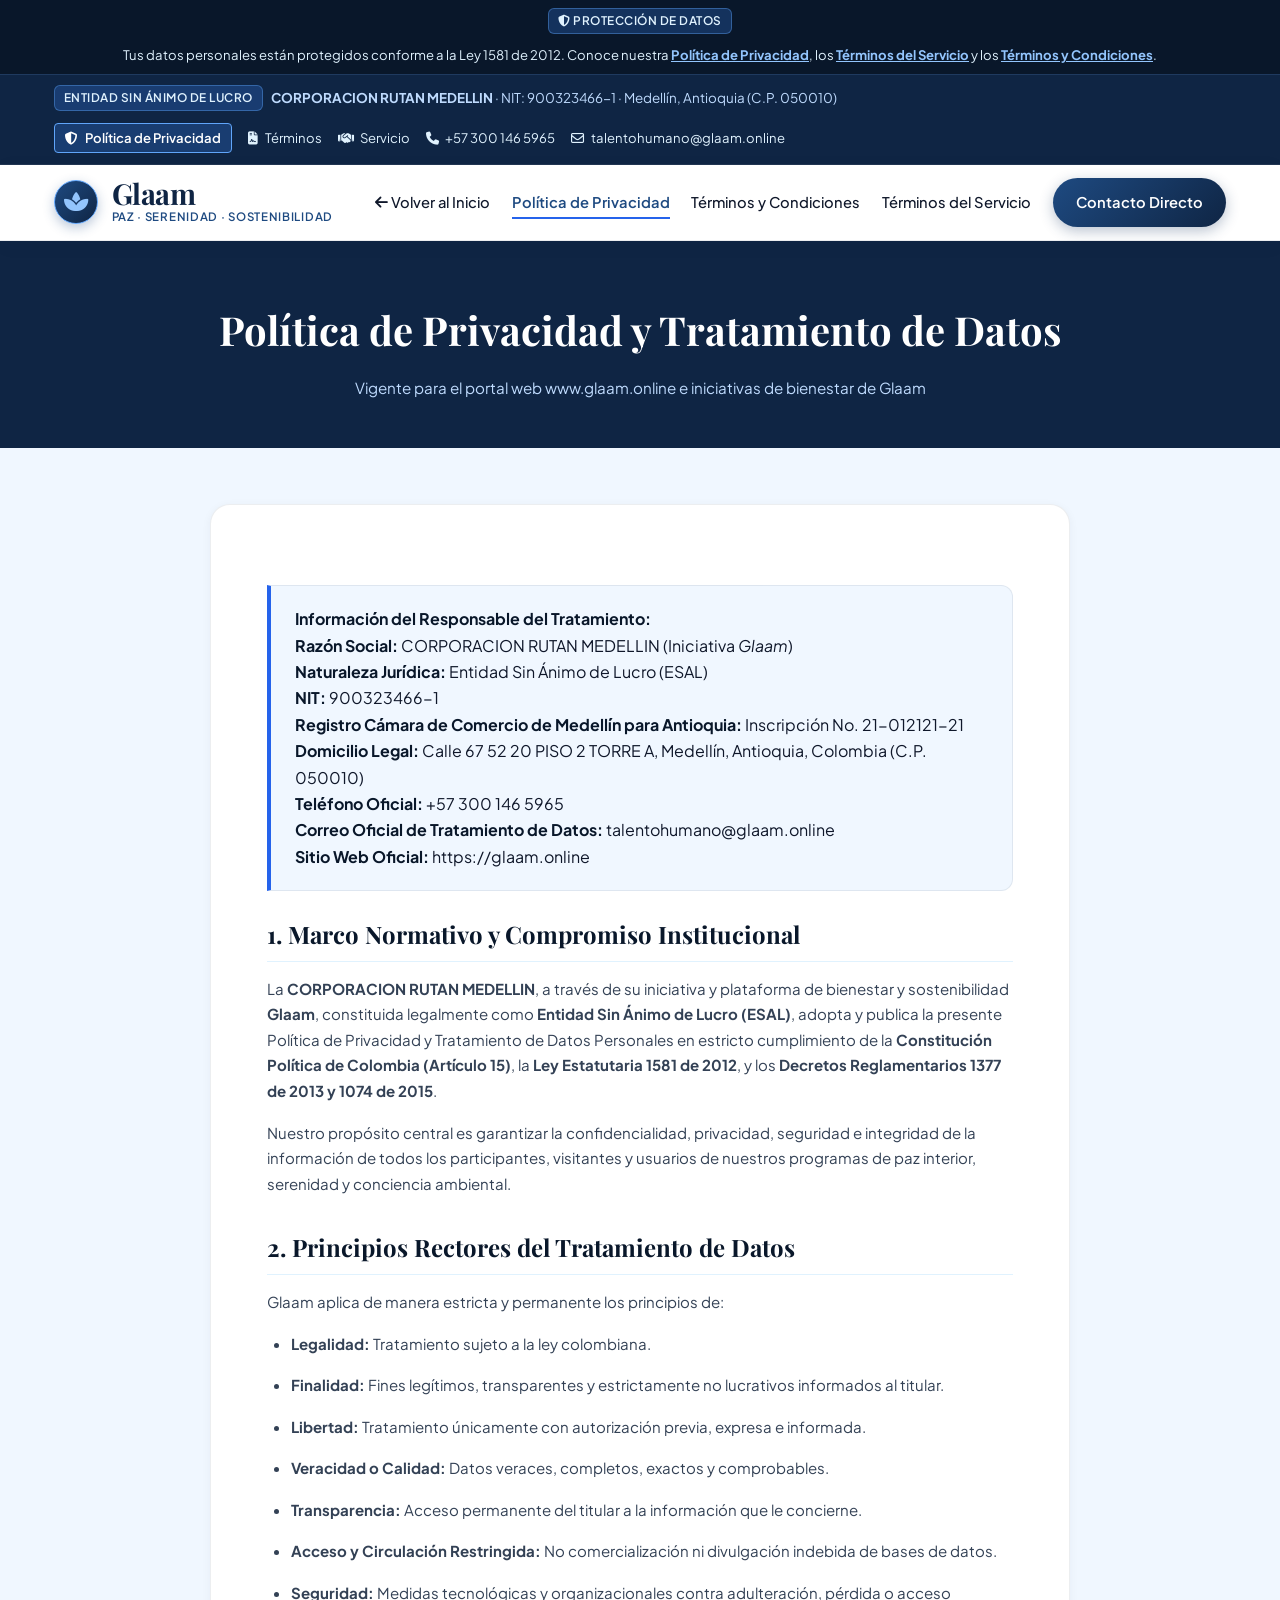
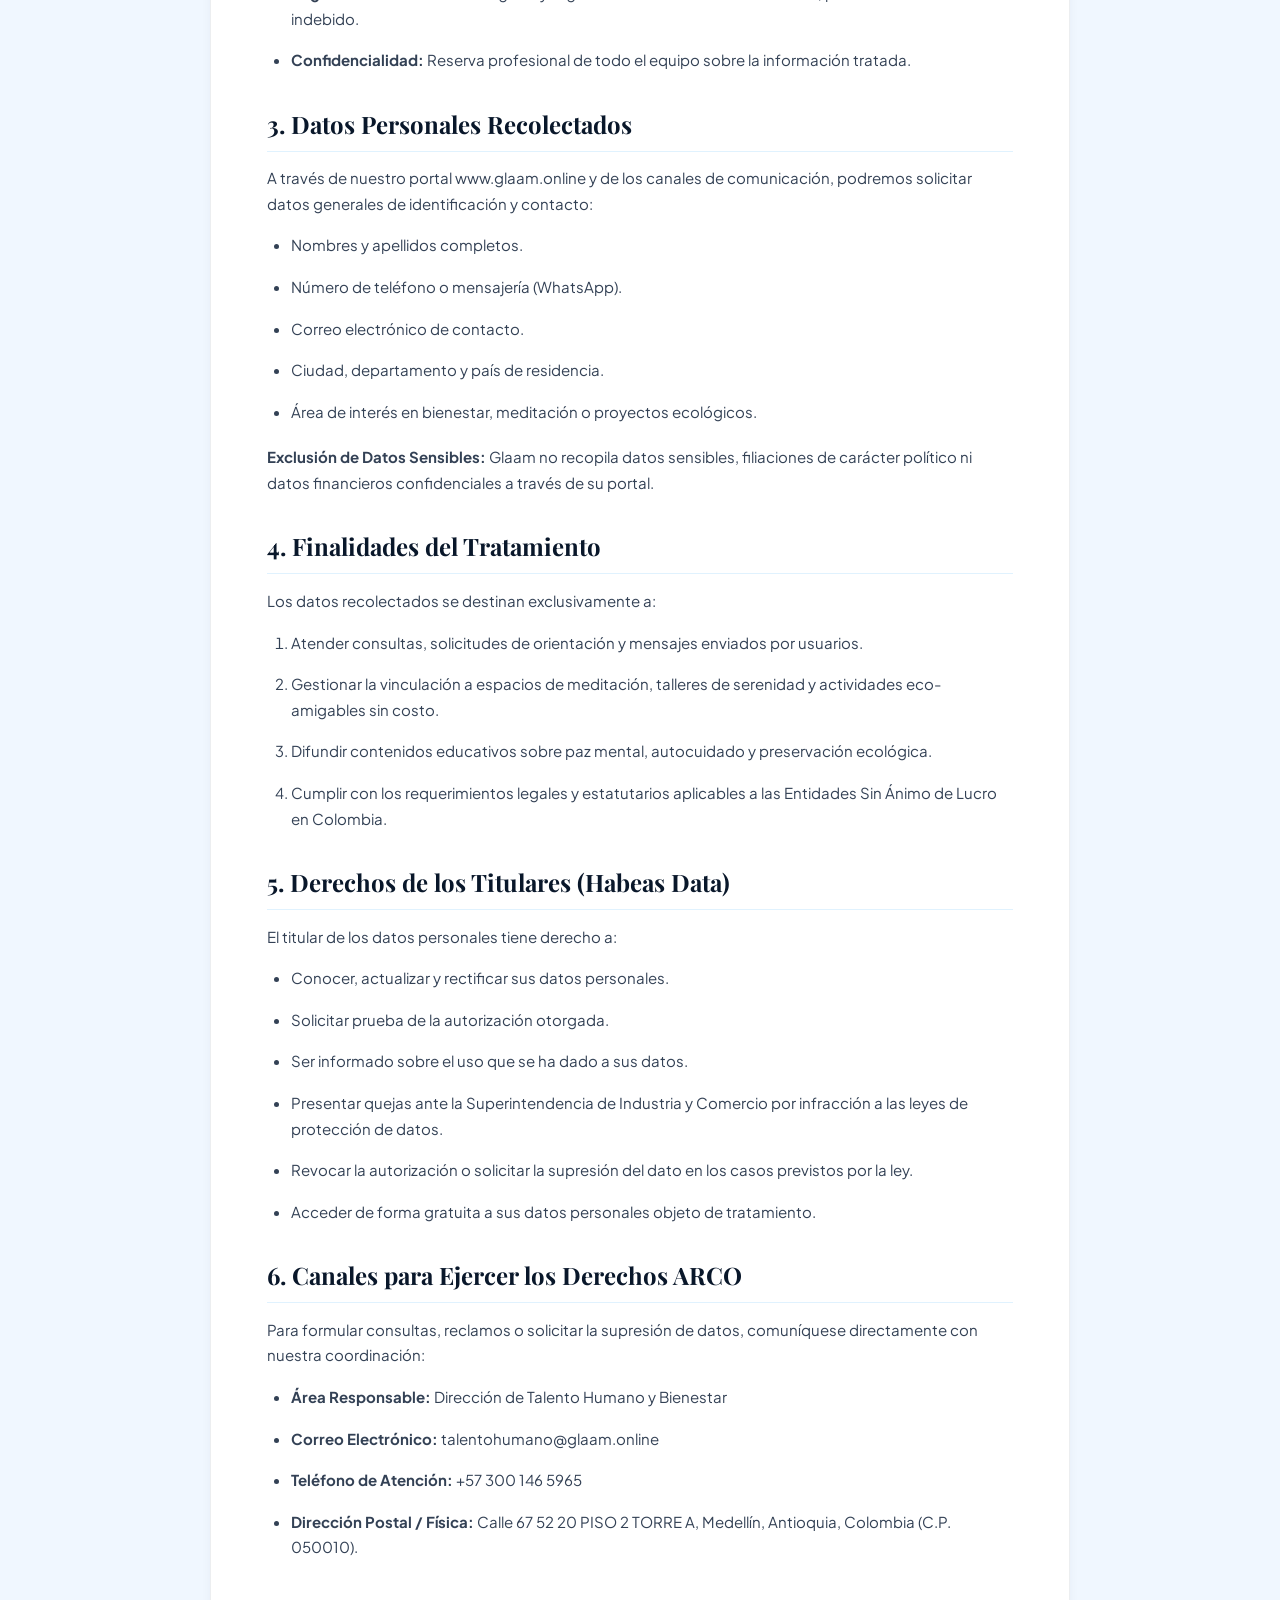
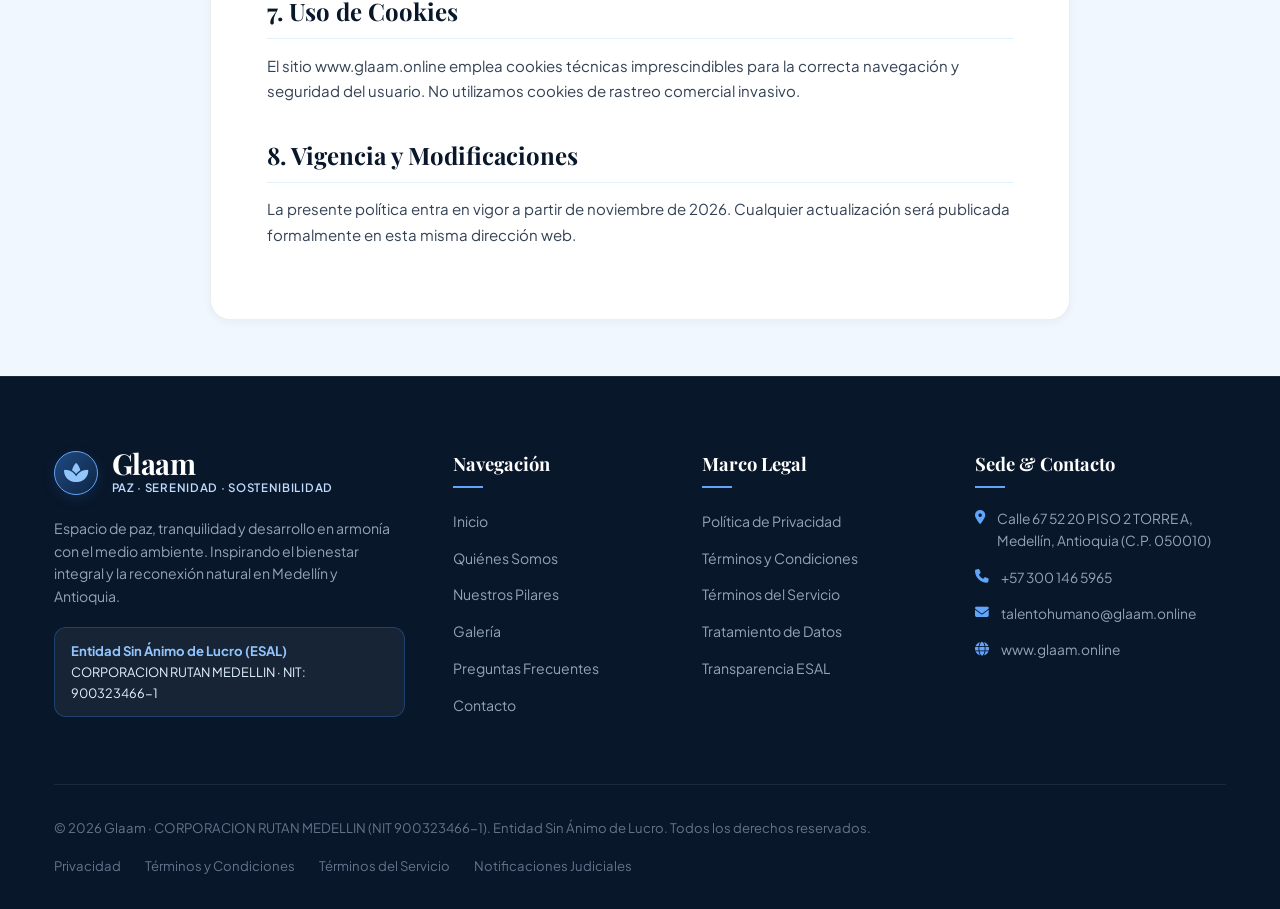
==== politica-de-privacidad.html @ e5fedb7f "Sitio web oficial de Glaam - CORPORACION RUTAN MEDELLIN - Entidad Sin Animo de Lucro" ====
<!DOCTYPE html>
<html lang="es">
<head>
    <meta charset="UTF-8">
    <meta name="viewport" content="width=device-width, initial-scale=1.0">
    <title>Política de Privacidad y Tratamiento de Datos Personales | Glaam</title>
    <meta name="description" content="Política de Privacidad y Tratamiento de Datos Personales de Glaam - CORPORACION RUTAN MEDELLIN (NIT 900323466-1), Entidad Sin Ánimo de Lucro en Medellín, Antioquia.">
    <meta name="robots" content="index, follow">

    <!-- Fuentes Google -->
    <link rel="preconnect" href="https://fonts.googleapis.com">
    <link rel="preconnect" href="https://fonts.gstatic.com" crossorigin>
    <link href="https://fonts.googleapis.com/css2?family=Playfair+Display:ital,wght@0,600;0,700;1,400&family=Plus+Jakarta+Sans:wght@300;400;500;600;700&display=swap" rel="stylesheet">
    <link rel="stylesheet" href="https://cdnjs.cloudflare.com/ajax/libs/font-awesome/6.4.0/css/all.min.css">
    <link rel="stylesheet" href="styles.css">
</head>
<body>

    <!-- BANNER PERMANENTE DE PRIVACIDAD Y TRANSPARENCIA (INICIO DE PÁGINA) -->
    <div class="privacy-alert-banner">
        <div class="container privacy-alert-content">
            <span class="esal-badge-mini"><i class="fa-solid fa-shield-halved"></i> Protección de Datos</span>
            <span>Tus datos personales están protegidos conforme a la Ley 1581 de 2012. Conoce nuestra <a href="politica-de-privacidad.html"><strong>Política de Privacidad</strong></a>, los <a href="terminos-del-servicio.html"><strong>Términos del Servicio</strong></a> y los <a href="terminos-y-condiciones.html"><strong>Términos y Condiciones</strong></a>.</span>
        </div>
    </div>

    <!-- TOP BAR INSTITUCIONAL -->
    <div class="top-bar">
        <div class="container top-bar-content">
            <div class="top-bar-badge">
                <span class="esal-badge-mini">Entidad Sin Ánimo de Lucro</span>
                <span><strong>CORPORACION RUTAN MEDELLIN</strong> · NIT: 900323466-1 · Medellín, Antioquia (C.P. 050010)</span>
            </div>
            <div class="top-bar-links">
                <a href="politica-de-privacidad.html" class="top-bar-privacy-btn"><i class="fa-solid fa-shield-halved"></i> Política de Privacidad</a>
                <a href="terminos-y-condiciones.html"><i class="fa-solid fa-file-contract"></i> Términos</a>
                <a href="terminos-del-servicio.html"><i class="fa-solid fa-handshake"></i> Servicio</a>
                <a href="tel:3001465965"><i class="fa-solid fa-phone"></i> +57 300 146 5965</a>
                <a href="mailto:talentohumano@glaam.online"><i class="fa-regular fa-envelope"></i> talentohumano@glaam.online</a>
            </div>
        </div>
    </div>

    <!-- NAVBAR -->
    <header class="navbar">
        <div class="container nav-container">
            <a href="index.html" class="brand-logo">
                <div class="logo-symbol">
                    <i class="fa-solid fa-spa"></i>
                </div>
                <div class="logo-text-block">
                    <span class="logo-title">Glaam</span>
                    <span class="logo-subtitle">Paz · Serenidad · Sostenibilidad</span>
                </div>
            </a>
            <nav class="nav-links">
                <a href="index.html" class="nav-link"><i class="fa-solid fa-arrow-left"></i> Volver al Inicio</a>
                <a href="politica-de-privacidad.html" class="nav-link nav-privacy-link active">Política de Privacidad</a>
                <a href="terminos-y-condiciones.html" class="nav-link">Términos y Condiciones</a>
                <a href="terminos-del-servicio.html" class="nav-link">Términos del Servicio</a>
                <a href="index.html#contacto" class="btn btn-primary">Contacto Directo</a>
            </nav>
            <button class="mobile-menu-btn" aria-label="Abrir menú">
                <i class="fa-solid fa-bars"></i>
            </button>
        </div>
    </header>

    <!-- HEADER LEGAL -->
    <section class="legal-header">
        <div class="container">
            <h1>Política de Privacidad y Tratamiento de Datos</h1>
            <p>Vigente para el portal web www.glaam.online e iniciativas de bienestar de Glaam</p>
        </div>
    </section>

    <!-- CUERPO LEGAL -->
    <main class="container">
        <article class="legal-body">

            <div class="legal-highlight-box">
                <strong>Información del Responsable del Tratamiento:</strong><br>
                <strong>Razón Social:</strong> CORPORACION RUTAN MEDELLIN (Iniciativa <em>Glaam</em>)<br>
                <strong>Naturaleza Jurídica:</strong> Entidad Sin Ánimo de Lucro (ESAL)<br>
                <strong>NIT:</strong> 900323466-1<br>
                <strong>Registro Cámara de Comercio de Medellín para Antioquia:</strong> Inscripción No. 21-012121-21<br>
                <strong>Domicilio Legal:</strong> Calle 67 52 20 PISO 2 TORRE A, Medellín, Antioquia, Colombia (C.P. 050010)<br>
                <strong>Teléfono Oficial:</strong> +57 300 146 5965<br>
                <strong>Correo Oficial de Tratamiento de Datos:</strong> talentohumano@glaam.online<br>
                <strong>Sitio Web Oficial:</strong> https://glaam.online
            </div>

            <h2>1. Marco Normativo y Compromiso Institucional</h2>
            <p>La <strong>CORPORACION RUTAN MEDELLIN</strong>, a través de su iniciativa y plataforma de bienestar y sostenibilidad <strong>Glaam</strong>, constituida legalmente como <strong>Entidad Sin Ánimo de Lucro (ESAL)</strong>, adopta y publica la presente Política de Privacidad y Tratamiento de Datos Personales en estricto cumplimiento de la <strong>Constitución Política de Colombia (Artículo 15)</strong>, la <strong>Ley Estatutaria 1581 de 2012</strong>, y los <strong>Decretos Reglamentarios 1377 de 2013 y 1074 de 2015</strong>.</p>
            <p>Nuestro propósito central es garantizar la confidencialidad, privacidad, seguridad e integridad de la información de todos los participantes, visitantes y usuarios de nuestros programas de paz interior, serenidad y conciencia ambiental.</p>

            <h2>2. Principios Rectores del Tratamiento de Datos</h2>
            <p>Glaam aplica de manera estricta y permanente los principios de:</p>
            <ul>
                <li><strong>Legalidad:</strong> Tratamiento sujeto a la ley colombiana.</li>
                <li><strong>Finalidad:</strong> Fines legítimos, transparentes y estrictamente no lucrativos informados al titular.</li>
                <li><strong>Libertad:</strong> Tratamiento únicamente con autorización previa, expresa e informada.</li>
                <li><strong>Veracidad o Calidad:</strong> Datos veraces, completos, exactos y comprobables.</li>
                <li><strong>Transparencia:</strong> Acceso permanente del titular a la información que le concierne.</li>
                <li><strong>Acceso y Circulación Restringida:</strong> No comercialización ni divulgación indebida de bases de datos.</li>
                <li><strong>Seguridad:</strong> Medidas tecnológicas y organizacionales contra adulteración, pérdida o acceso indebido.</li>
                <li><strong>Confidencialidad:</strong> Reserva profesional de todo el equipo sobre la información tratada.</li>
            </ul>

            <h2>3. Datos Personales Recolectados</h2>
            <p>A través de nuestro portal www.glaam.online y de los canales de comunicación, podremos solicitar datos generales de identificación y contacto:</p>
            <ul>
                <li>Nombres y apellidos completos.</li>
                <li>Número de teléfono o mensajería (WhatsApp).</li>
                <li>Correo electrónico de contacto.</li>
                <li>Ciudad, departamento y país de residencia.</li>
                <li>Área de interés en bienestar, meditación o proyectos ecológicos.</li>
            </ul>
            <p><strong>Exclusión de Datos Sensibles:</strong> Glaam no recopila datos sensibles, filiaciones de carácter político ni datos financieros confidenciales a través de su portal.</p>

            <h2>4. Finalidades del Tratamiento</h2>
            <p>Los datos recolectados se destinan exclusivamente a:</p>
            <ol>
                <li>Atender consultas, solicitudes de orientación y mensajes enviados por usuarios.</li>
                <li>Gestionar la vinculación a espacios de meditación, talleres de serenidad y actividades eco-amigables sin costo.</li>
                <li>Difundir contenidos educativos sobre paz mental, autocuidado y preservación ecológica.</li>
                <li>Cumplir con los requerimientos legales y estatutarios aplicables a las Entidades Sin Ánimo de Lucro en Colombia.</li>
            </ol>

            <h2>5. Derechos de los Titulares (Habeas Data)</h2>
            <p>El titular de los datos personales tiene derecho a:</p>
            <ul>
                <li>Conocer, actualizar y rectificar sus datos personales.</li>
                <li>Solicitar prueba de la autorización otorgada.</li>
                <li>Ser informado sobre el uso que se ha dado a sus datos.</li>
                <li>Presentar quejas ante la Superintendencia de Industria y Comercio por infracción a las leyes de protección de datos.</li>
                <li>Revocar la autorización o solicitar la supresión del dato en los casos previstos por la ley.</li>
                <li>Acceder de forma gratuita a sus datos personales objeto de tratamiento.</li>
            </ul>

            <h2>6. Canales para Ejercer los Derechos ARCO</h2>
            <p>Para formular consultas, reclamos o solicitar la supresión de datos, comuníquese directamente con nuestra coordinación:</p>
            <ul>
                <li><strong>Área Responsable:</strong> Dirección de Talento Humano y Bienestar</li>
                <li><strong>Correo Electrónico:</strong> <a href="mailto:talentohumano@glaam.online">talentohumano@glaam.online</a></li>
                <li><strong>Teléfono de Atención:</strong> +57 300 146 5965</li>
                <li><strong>Dirección Postal / Física:</strong> Calle 67 52 20 PISO 2 TORRE A, Medellín, Antioquia, Colombia (C.P. 050010).</li>
            </ul>

            <h2>7. Uso de Cookies</h2>
            <p>El sitio www.glaam.online emplea cookies técnicas imprescindibles para la correcta navegación y seguridad del usuario. No utilizamos cookies de rastreo comercial invasivo.</p>

            <h2>8. Vigencia y Modificaciones</h2>
            <p>La presente política entra en vigor a partir de noviembre de 2026. Cualquier actualización será publicada formalmente en esta misma dirección web.</p>

        </article>
    </main>

    <!-- FOOTER INSTITUCIONAL -->
    <footer class="site-footer">
        <div class="container">
            <div class="footer-grid">
                <div class="footer-col-brand">
                    <div class="brand-logo">
                        <div class="logo-symbol"><i class="fa-solid fa-spa"></i></div>
                        <div class="logo-text-block">
                            <span class="logo-title">Glaam</span>
                            <span class="logo-subtitle">Paz · Serenidad · Sostenibilidad</span>
                        </div>
                    </div>
                    <p>Espacio de paz, tranquilidad y desarrollo en armonía con el medio ambiente. Inspirando el bienestar integral y la reconexión natural en Medellín y Antioquia.</p>
                    <div class="footer-esal-badge">
                        <strong>Entidad Sin Ánimo de Lucro (ESAL)</strong>
                        <span>CORPORACION RUTAN MEDELLIN · NIT: 900323466-1</span>
                    </div>
                </div>

                <div>
                    <h4 class="footer-heading">Navegación</h4>
                    <ul class="footer-links">
                        <li><a href="index.html">Inicio</a></li>
                        <li><a href="index.html#quienes-somos">Quiénes Somos</a></li>
                        <li><a href="index.html#pilares">Nuestros Pilares</a></li>
                        <li><a href="index.html#galeria">Galería</a></li>
                        <li><a href="index.html#faq">Preguntas Frecuentes</a></li>
                        <li><a href="index.html#contacto">Contacto</a></li>
                    </ul>
                </div>

                <div>
                    <h4 class="footer-heading">Marco Legal</h4>
                    <ul class="footer-links">
                        <li><a href="politica-de-privacidad.html">Política de Privacidad</a></li>
                        <li><a href="terminos-y-condiciones.html">Términos y Condiciones</a></li>
                        <li><a href="terminos-del-servicio.html">Términos del Servicio</a></li>
                        <li><a href="politica-de-privacidad.html#habeas-data">Tratamiento de Datos</a></li>
                        <li><a href="index.html#transparencia">Transparencia ESAL</a></li>
                    </ul>
                </div>

                <div>
                    <h4 class="footer-heading">Sede & Contacto</h4>
                    <ul class="footer-contact-list">
                        <li><i class="fa-solid fa-location-dot"></i> <span>Calle 67 52 20 PISO 2 TORRE A, Medellín, Antioquia (C.P. 050010)</span></li>
                        <li><i class="fa-solid fa-phone"></i> <span>+57 300 146 5965</span></li>
                        <li><i class="fa-solid fa-envelope"></i> <span>talentohumano@glaam.online</span></li>
                        <li><i class="fa-solid fa-globe"></i> <span>www.glaam.online</span></li>
                    </ul>
                </div>
            </div>

            <div class="footer-bottom">
                <p>&copy; 2026 Glaam · CORPORACION RUTAN MEDELLIN (NIT 900323466-1). Entidad Sin Ánimo de Lucro. Todos los derechos reservados.</p>
                <div class="footer-legal-links">
                    <a href="politica-de-privacidad.html">Privacidad</a>
                    <a href="terminos-y-condiciones.html">Términos y Condiciones</a>
                    <a href="terminos-del-servicio.html">Términos del Servicio</a>
                    <a href="mailto:talentohumano@glaam.online">Notificaciones Judiciales</a>
                </div>
            </div>
        </div>
    </footer>

    <script src="app.js"></script>
</body>
</html>
---- styles.css ----
/* ==========================================================================
   GLAAM - ESTILOS OFICIALES
   Iniciativa de Bienestar, Paz y Armonía Ambiental
   CORPORACION RUTAN MEDELLIN · Entidad Sin Ánimo de Lucro (ESAL)
   ========================================================================== */

:root {
    --blue-950: #09172a;
    --blue-900: #0f2544;
    --blue-800: #16365f;
    --blue-700: #1e4a81;
    --blue-600: #2563eb;
    --blue-500: #3b82f6;
    --blue-400: #60a5fa;
    --blue-300: #93c5fd;
    --blue-200: #bfdbfe;
    --blue-100: #e0f2fe;
    --blue-50: #f0f7ff;

    --ocean-teal: #0d9488;
    --ocean-light: #ccfbf1;
    --sky-soft: #f8fafc;

    --text-primary: #0f172a;
    --text-secondary: #334155;
    --text-muted: #64748b;
    --text-inverse: #ffffff;

    --white: #ffffff;
    --card-bg: #ffffff;
    --border-color: #cbd5e1;
    --border-light: rgba(15, 37, 68, 0.08);

    --font-heading: 'Playfair Display', Georgia, serif;
    --font-body: 'Plus Jakarta Sans', system-ui, -apple-system, sans-serif;

    --radius-sm: 6px;
    --radius-md: 12px;
    --radius-lg: 20px;
    --radius-full: 9999px;

    --shadow-sm: 0 2px 10px rgba(15, 37, 68, 0.05);
    --shadow-md: 0 10px 30px rgba(15, 37, 68, 0.08);
    --shadow-lg: 0 20px 50px rgba(15, 37, 68, 0.12);
    --transition: all 0.3s cubic-bezier(0.16, 1, 0.3, 1);
}

*, *::before, *::after {
    box-sizing: border-box;
    margin: 0;
    padding: 0;
}

html {
    scroll-behavior: smooth;
    font-size: 16px;
}

body {
    font-family: var(--font-body);
    color: var(--text-primary);
    background-color: var(--blue-50);
    line-height: 1.65;
    -webkit-font-smoothing: antialiased;
}

img {
    max-width: 100%;
    height: auto;
    display: block;
}

a {
    color: inherit;
    text-decoration: none;
    transition: var(--transition);
}

.container {
    width: 100%;
    max-width: 1220px;
    margin-left: auto;
    margin-right: auto;
    padding-left: 1.5rem;
    padding-right: 1.5rem;
}

/* BANNER DE PRIVACIDAD Y TRANSPARENCIA SUPERIOR */
.privacy-alert-banner {
    background: var(--blue-950);
    color: var(--blue-100);
    font-size: 0.82rem;
    padding: 0.5rem 0;
    border-bottom: 1px solid rgba(96, 165, 250, 0.25);
    text-align: center;
}

.privacy-alert-content {
    display: flex;
    align-items: center;
    justify-content: center;
    flex-wrap: wrap;
    gap: 0.6rem;
}

.privacy-alert-content a {
    color: var(--blue-300);
    text-decoration: underline;
    font-weight: 600;
}

.privacy-alert-content a:hover {
    color: var(--white);
}

.esal-badge-mini {
    background: rgba(59, 130, 246, 0.25);
    color: #e0f2fe;
    border: 1px solid rgba(96, 165, 250, 0.4);
    padding: 0.15rem 0.55rem;
    border-radius: var(--radius-sm);
    font-weight: 600;
    font-size: 0.74rem;
    text-transform: uppercase;
    letter-spacing: 0.5px;
}

/* TOP BAR */
.top-bar {
    background-color: var(--blue-900);
    color: var(--blue-200);
    font-size: 0.84rem;
    border-bottom: 1px solid rgba(255, 255, 255, 0.08);
    padding: 0.65rem 0;
}

.top-bar-content {
    display: flex;
    justify-content: space-between;
    align-items: center;
    flex-wrap: wrap;
    gap: 0.75rem;
}

.top-bar-badge {
    display: inline-flex;
    align-items: center;
    gap: 0.5rem;
}

.top-bar-links {
    display: flex;
    align-items: center;
    gap: 1rem;
    flex-wrap: wrap;
}

.top-bar-links a {
    color: var(--blue-100);
    display: inline-flex;
    align-items: center;
    gap: 0.4rem;
    font-size: 0.82rem;
}

.top-bar-links a:hover {
    color: var(--white);
}

.top-bar-privacy-btn {
    background: rgba(59, 130, 246, 0.25);
    border: 1px solid var(--blue-400);
    padding: 0.2rem 0.65rem;
    border-radius: 4px;
    color: var(--white) !important;
    font-weight: 600;
}

/* NAVBAR */
.navbar {
    background-color: rgba(255, 255, 255, 0.96);
    backdrop-filter: blur(12px);
    position: sticky;
    top: 0;
    z-index: 1000;
    border-bottom: 1px solid var(--border-light);
    box-shadow: 0 4px 20px rgba(15, 37, 68, 0.04);
}

.nav-container {
    display: flex;
    justify-content: space-between;
    align-items: center;
    padding-top: 0.85rem;
    padding-bottom: 0.85rem;
}

.brand-logo {
    display: flex;
    align-items: center;
    gap: 0.85rem;
}

.logo-symbol {
    width: 44px;
    height: 44px;
    background: linear-gradient(135deg, var(--blue-700), var(--blue-900));
    color: var(--blue-300);
    border-radius: 50%;
    display: flex;
    align-items: center;
    justify-content: center;
    font-size: 1.35rem;
    box-shadow: 0 4px 12px rgba(30, 74, 129, 0.3);
    border: 1.5px solid var(--blue-400);
}

.logo-text-block {
    display: flex;
    flex-direction: column;
}

.logo-title {
    font-family: var(--font-heading);
    font-size: 1.8rem;
    font-weight: 700;
    color: var(--blue-900);
    letter-spacing: -0.5px;
    line-height: 1;
}

.logo-subtitle {
    font-size: 0.72rem;
    color: var(--blue-700);
    letter-spacing: 0.7px;
    font-weight: 600;
    text-transform: uppercase;
}

.nav-links {
    display: flex;
    align-items: center;
    gap: 1.35rem;
}

.nav-link {
    font-size: 0.92rem;
    font-weight: 500;
    color: var(--text-primary);
    position: relative;
    padding: 0.3rem 0;
}

.nav-link::after {
    content: '';
    position: absolute;
    bottom: 0;
    left: 0;
    width: 0;
    height: 2px;
    background-color: var(--blue-600);
    transition: var(--transition);
}

.nav-link:hover::after,
.nav-link.active::after {
    width: 100%;
}

.nav-privacy-link {
    color: var(--blue-700) !important;
    font-weight: 600 !important;
}

.mobile-menu-btn {
    display: none;
    background: none;
    border: none;
    font-size: 1.5rem;
    color: var(--blue-900);
    cursor: pointer;
}

/* BOTONES */
.btn {
    display: inline-flex;
    align-items: center;
    justify-content: center;
    gap: 0.5rem;
    font-size: 0.92rem;
    font-weight: 600;
    padding: 0.75rem 1.45rem;
    border-radius: var(--radius-full);
    cursor: pointer;
    transition: var(--transition);
    border: none;
    text-align: center;
}

.btn-primary {
    background: linear-gradient(135deg, var(--blue-700), var(--blue-900));
    color: var(--white);
    box-shadow: 0 4px 14px rgba(22, 54, 95, 0.3);
}

.btn-primary:hover {
    background: linear-gradient(135deg, var(--blue-800), var(--blue-950));
    transform: translateY(-2px);
    box-shadow: 0 6px 18px rgba(9, 23, 42, 0.4);
}

.btn-secondary {
    background: linear-gradient(135deg, var(--blue-500), var(--blue-700));
    color: var(--white);
    box-shadow: 0 4px 14px rgba(59, 130, 246, 0.3);
}

.btn-secondary:hover {
    filter: brightness(1.08);
    transform: translateY(-2px);
}

.btn-outline {
    background: transparent;
    color: var(--blue-900);
    border: 1.5px solid var(--blue-700);
}

.btn-outline:hover {
    background-color: var(--blue-700);
    color: var(--white);
}

.btn-outline-white {
    background: rgba(255, 255, 255, 0.08);
    color: var(--white);
    border: 1.5px solid rgba(255, 255, 255, 0.6);
    backdrop-filter: blur(4px);
}

.btn-outline-white:hover {
    background: var(--white);
    color: var(--blue-950);
}

/* HERO */
.hero {
    position: relative;
    padding: 5rem 0 5.5rem;
    background: radial-gradient(circle at top right, rgba(96, 165, 250, 0.15), transparent 50%),
                radial-gradient(circle at bottom left, rgba(13, 148, 136, 0.1), transparent 40%),
                var(--blue-50);
    overflow: hidden;
}

.hero-grid {
    display: grid;
    grid-template-columns: 1.15fr 0.85fr;
    gap: 3.5rem;
    align-items: center;
}

.hero-badge {
    display: inline-flex;
    align-items: center;
    gap: 0.5rem;
    background: var(--blue-100);
    color: var(--blue-900);
    padding: 0.4rem 1rem;
    border-radius: var(--radius-full);
    font-size: 0.84rem;
    font-weight: 600;
    margin-bottom: 1.25rem;
    border: 1px solid var(--blue-200);
}

.hero-title {
    font-family: var(--font-heading);
    font-size: 2.9rem;
    line-height: 1.2;
    color: var(--blue-950);
    margin-bottom: 1.25rem;
    font-weight: 700;
}

.hero-title span {
    color: var(--blue-600);
    font-style: italic;
}

.hero-description {
    font-size: 1.12rem;
    color: var(--text-secondary);
    line-height: 1.7;
    margin-bottom: 2rem;
    max-width: 580px;
}

.hero-actions {
    display: flex;
    flex-wrap: wrap;
    gap: 1rem;
    margin-bottom: 2.5rem;
}

.hero-trust-row-4 {
    display: grid;
    grid-template-columns: repeat(4, 1fr);
    gap: 1rem;
    padding-top: 1.75rem;
    border-top: 1px solid var(--border-color);
}

.trust-item {
    display: flex;
    align-items: center;
    gap: 0.75rem;
}

.trust-icon {
    width: 40px;
    height: 40px;
    border-radius: var(--radius-md);
    background: var(--blue-800);
    color: var(--blue-200);
    display: flex;
    align-items: center;
    justify-content: center;
    font-size: 1.1rem;
    flex-shrink: 0;
}

.trust-text strong {
    display: block;
    font-size: 0.92rem;
    color: var(--blue-950);
}

.trust-text span {
    font-size: 0.76rem;
    color: var(--text-muted);
}

.hero-visual {
    position: relative;
}

.hero-image-card {
    position: relative;
    border-radius: var(--radius-lg);
    overflow: hidden;
    box-shadow: var(--shadow-lg);
    border: 6px solid var(--white);
}

.hero-image-card img {
    width: 100%;
    height: 480px;
    object-fit: cover;
    transition: transform 0.6s ease;
}

.hero-image-card:hover img {
    transform: scale(1.03);
}

.floating-badge {
    position: absolute;
    bottom: -1.25rem;
    left: -1.25rem;
    background: var(--white);
    padding: 1rem 1.25rem;
    border-radius: var(--radius-md);
    box-shadow: var(--shadow-md);
    border: 1px solid var(--border-light);
    display: flex;
    align-items: center;
    gap: 0.85rem;
    max-width: 280px;
}

.floating-badge-icon {
    width: 42px;
    height: 42px;
    background: var(--blue-100);
    color: var(--blue-700);
    border-radius: 50%;
    display: flex;
    align-items: center;
    justify-content: center;
    font-size: 1.25rem;
    flex-shrink: 0;
}

.floating-badge-text h5 {
    font-size: 0.9rem;
    color: var(--blue-900);
    margin-bottom: 0.15rem;
}

.floating-badge-text p {
    font-size: 0.74rem;
    color: var(--text-muted);
    line-height: 1.3;
}

/* SECCIONES COMUNES */
.section {
    padding: 5rem 0;
}

.section-bg-white {
    background-color: var(--white);
}

.section-bg-blue {
    background-color: var(--blue-900);
    color: var(--blue-100);
}

.section-header {
    text-align: center;
    max-width: 760px;
    margin: 0 auto 3.5rem;
}

.section-tag {
    display: inline-block;
    font-size: 0.8rem;
    font-weight: 700;
    text-transform: uppercase;
    letter-spacing: 1.2px;
    color: var(--blue-700);
    background: var(--blue-100);
    padding: 0.3rem 0.85rem;
    border-radius: var(--radius-full);
    margin-bottom: 0.85rem;
}

.section-tag.light {
    background: rgba(255, 255, 255, 0.12);
    color: var(--blue-200);
}

.section-title {
    font-family: var(--font-heading);
    font-size: 2.3rem;
    color: var(--blue-950);
    line-height: 1.25;
    margin-bottom: 1rem;
}

.section-title.light {
    color: var(--white);
}

.section-desc {
    font-size: 1.05rem;
    color: var(--text-secondary);
}

.section-desc.light {
    color: var(--blue-200);
}

/* QUIÉNES SOMOS / INSTITUCIONAL */
.about-grid {
    display: grid;
    grid-template-columns: 1fr 1fr;
    gap: 3.5rem;
    align-items: center;
}

.about-image-wrapper {
    position: relative;
}

.about-image {
    border-radius: var(--radius-lg);
    overflow: hidden;
    box-shadow: var(--shadow-md);
    border: 5px solid var(--white);
    height: 440px;
}

.about-image img {
    width: 100%;
    height: 100%;
    object-fit: cover;
}

.esal-verified-stamp {
    position: absolute;
    top: 1.5rem;
    right: 1.5rem;
    background: rgba(10, 23, 42, 0.92);
    backdrop-filter: blur(8px);
    color: var(--white);
    padding: 0.75rem 1rem;
    border-radius: var(--radius-md);
    border: 1px solid var(--blue-400);
    display: flex;
    align-items: center;
    gap: 0.75rem;
    box-shadow: var(--shadow-md);
}

.esal-stamp-icon {
    color: var(--blue-400);
    font-size: 1.4rem;
}

.esal-stamp-text strong {
    display: block;
    font-size: 0.8rem;
    letter-spacing: 0.5px;
    text-transform: uppercase;
}

.esal-stamp-text span {
    font-size: 0.72rem;
    color: var(--blue-200);
}

.about-content h3 {
    font-family: var(--font-heading);
    font-size: 1.85rem;
    color: var(--blue-900);
    margin-bottom: 1.25rem;
    line-height: 1.3;
}

.about-content p {
    color: var(--text-secondary);
    margin-bottom: 1.25rem;
    font-size: 0.98rem;
}

.chamber-box {
    background: var(--white);
    border-left: 4px solid var(--blue-600);
    padding: 1.25rem;
    border-radius: 0 var(--radius-md) var(--radius-md) 0;
    margin: 1.75rem 0;
    box-shadow: var(--shadow-sm);
    border-top: 1px solid var(--border-light);
    border-right: 1px solid var(--border-light);
    border-bottom: 1px solid var(--border-light);
}

.chamber-header {
    display: flex;
    align-items: center;
    gap: 0.6rem;
    color: var(--blue-900);
    font-weight: 700;
    font-size: 0.95rem;
    margin-bottom: 0.5rem;
}

.chamber-list {
    list-style: none;
    display: grid;
    grid-template-columns: 1fr 1fr;
    gap: 0.5rem;
    font-size: 0.83rem;
    color: var(--text-secondary);
}

.chamber-list li strong {
    color: var(--blue-950);
}

/* PILARES */
.pillars-grid {
    display: grid;
    grid-template-columns: repeat(3, 1fr);
    gap: 2rem;
}

.pillar-card {
    background: var(--card-bg);
    border-radius: var(--radius-lg);
    padding: 2.25rem 2rem;
    box-shadow: var(--shadow-sm);
    border: 1px solid var(--border-light);
    transition: var(--transition);
    display: flex;
    flex-direction: column;
}

.pillar-card:hover {
    transform: translateY(-6px);
    box-shadow: var(--shadow-md);
    border-color: var(--blue-400);
}

.pillar-icon-box {
    width: 60px;
    height: 60px;
    border-radius: var(--radius-md);
    background: var(--blue-100);
    color: var(--blue-700);
    display: flex;
    align-items: center;
    justify-content: center;
    font-size: 1.5rem;
    margin-bottom: 1.5rem;
    transition: var(--transition);
}

.pillar-card:hover .pillar-icon-box {
    background: var(--blue-700);
    color: var(--white);
}

.pillar-card h4 {
    font-family: var(--font-heading);
    font-size: 1.35rem;
    color: var(--blue-950);
    margin-bottom: 0.85rem;
}

.pillar-card p {
    color: var(--text-secondary);
    font-size: 0.94rem;
    margin-bottom: 1.25rem;
    flex-grow: 1;
}

.pillar-features {
    list-style: none;
    border-top: 1px solid var(--border-color);
    padding-top: 1rem;
    font-size: 0.86rem;
    color: var(--text-muted);
}

.pillar-features li {
    display: flex;
    align-items: center;
    gap: 0.5rem;
    margin-bottom: 0.4rem;
}

.pillar-features li i {
    color: var(--blue-600);
}

/* GALERIA VISUAL (4 IMAGENES) */
.gallery-grid-4 {
    display: grid;
    grid-template-columns: repeat(2, 1fr);
    gap: 1.5rem;
}

.gallery-item {
    position: relative;
    border-radius: var(--radius-md);
    overflow: hidden;
    height: 320px;
    box-shadow: var(--shadow-sm);
}

.gallery-item img {
    width: 100%;
    height: 100%;
    object-fit: cover;
    transition: transform 0.6s ease;
}

.gallery-item:hover img {
    transform: scale(1.06);
}

.gallery-overlay {
    position: absolute;
    inset: 0;
    background: linear-gradient(to top, rgba(9, 23, 42, 0.9) 0%, rgba(9, 23, 42, 0.2) 60%, transparent 100%);
    padding: 1.75rem;
    display: flex;
    flex-direction: column;
    justify-content: flex-end;
    color: var(--white);
    opacity: 0.95;
    transition: var(--transition);
}

.gallery-overlay h5 {
    font-family: var(--font-heading);
    font-size: 1.25rem;
    margin-bottom: 0.35rem;
}

.gallery-overlay p {
    font-size: 0.86rem;
    color: var(--blue-100);
}

/* MARCO LEGAL CARDS */
.legal-cards-grid {
    display: grid;
    grid-template-columns: repeat(3, 1fr);
    gap: 2rem;
}

.legal-card {
    background: var(--card-bg);
    border-radius: var(--radius-lg);
    padding: 2.25rem 2rem;
    box-shadow: var(--shadow-sm);
    border: 1px solid var(--border-light);
    display: flex;
    flex-direction: column;
    transition: var(--transition);
}

.legal-card:hover {
    transform: translateY(-5px);
    box-shadow: var(--shadow-md);
    border-color: var(--blue-500);
}

.legal-card-icon {
    width: 56px;
    height: 56px;
    border-radius: var(--radius-md);
    background: var(--blue-50);
    border: 1px solid var(--blue-200);
    color: var(--blue-700);
    display: flex;
    align-items: center;
    justify-content: center;
    font-size: 1.5rem;
    margin-bottom: 1.25rem;
    transition: var(--transition);
}

.legal-card:hover .legal-card-icon {
    background: var(--blue-700);
    color: var(--white);
}

.legal-card h4 {
    font-family: var(--font-heading);
    font-size: 1.3rem;
    color: var(--blue-950);
    margin-bottom: 0.75rem;
}

.legal-card p {
    font-size: 0.92rem;
    color: var(--text-secondary);
    line-height: 1.6;
    margin-bottom: 1.5rem;
    flex-grow: 1;
}

.legal-card-meta {
    font-size: 0.8rem;
    color: var(--text-muted);
    margin-bottom: 1.25rem;
    padding-top: 0.75rem;
    border-top: 1px dashed var(--border-color);
}

.legal-card-btn {
    width: 100%;
}

/* FAQ */
.faq-container {
    max-width: 820px;
    margin: 0 auto;
}

.faq-item {
    background: var(--white);
    border: 1px solid var(--border-light);
    border-radius: var(--radius-md);
    margin-bottom: 1rem;
    overflow: hidden;
    transition: var(--transition);
}

.faq-question {
    width: 100%;
    padding: 1.25rem 1.5rem;
    text-align: left;
    background: none;
    border: none;
    display: flex;
    justify-content: space-between;
    align-items: center;
    font-family: var(--font-heading);
    font-size: 1.1rem;
    color: var(--blue-900);
    cursor: pointer;
    font-weight: 600;
}

.faq-question i {
    color: var(--blue-600);
    transition: transform 0.3s ease;
}

.faq-answer {
    padding: 0 1.5rem 1.25rem;
    font-size: 0.94rem;
    color: var(--text-secondary);
    display: none;
    line-height: 1.6;
}

.faq-item.active .faq-answer {
    display: block;
}

.faq-item.active .faq-question i {
    transform: rotate(180deg);
}

/* CONTACTO */
.contact-grid {
    display: grid;
    grid-template-columns: 0.95fr 1.05fr;
    gap: 3.5rem;
    align-items: start;
}

.contact-info-card {
    background: var(--blue-950);
    color: var(--blue-50);
    border-radius: var(--radius-lg);
    padding: 2.75rem 2.25rem;
    box-shadow: var(--shadow-md);
    position: relative;
    overflow: hidden;
}

.contact-info-card::after {
    content: '';
    position: absolute;
    bottom: -50px;
    right: -50px;
    width: 200px;
    height: 200px;
    background: radial-gradient(circle, rgba(59, 130, 246, 0.25), transparent 70%);
    pointer-events: none;
}

.contact-info-card h3 {
    font-family: var(--font-heading);
    font-size: 1.75rem;
    color: var(--white);
    margin-bottom: 0.75rem;
}

.contact-info-card > p {
    color: var(--blue-200);
    font-size: 0.95rem;
    margin-bottom: 2rem;
}

.contact-channels {
    display: flex;
    flex-direction: column;
    gap: 1.35rem;
    margin-bottom: 2.5rem;
}

.channel-item {
    display: flex;
    align-items: flex-start;
    gap: 1rem;
}

.channel-icon {
    width: 44px;
    height: 44px;
    background: rgba(255, 255, 255, 0.08);
    border: 1px solid rgba(255, 255, 255, 0.15);
    border-radius: var(--radius-md);
    color: var(--blue-300);
    display: flex;
    align-items: center;
    justify-content: center;
    font-size: 1.15rem;
    flex-shrink: 0;
}

.channel-details span {
    display: block;
    font-size: 0.78rem;
    text-transform: uppercase;
    color: var(--blue-200);
    letter-spacing: 0.5px;
}

.channel-details a, .channel-details strong {
    font-size: 0.98rem;
    color: var(--white);
    font-weight: 600;
}

.contact-form-card {
    background: var(--white);
    padding: 2.75rem 2.5rem;
    border-radius: var(--radius-lg);
    box-shadow: var(--shadow-sm);
    border: 1px solid var(--border-light);
}

.contact-form-card h4 {
    font-family: var(--font-heading);
    font-size: 1.5rem;
    color: var(--blue-900);
    margin-bottom: 0.4rem;
}

.contact-form-card p {
    color: var(--text-muted);
    font-size: 0.9rem;
    margin-bottom: 1.75rem;
}

.form-group {
    margin-bottom: 1.25rem;
}

.form-group label {
    display: block;
    font-size: 0.85rem;
    font-weight: 600;
    color: var(--blue-950);
    margin-bottom: 0.4rem;
}

.form-control {
    width: 100%;
    padding: 0.8rem 1rem;
    border: 1px solid var(--border-color);
    border-radius: var(--radius-sm);
    font-family: var(--font-body);
    font-size: 0.92rem;
    background-color: var(--blue-50);
    transition: var(--transition);
}

.form-control:focus {
    outline: none;
    border-color: var(--blue-600);
    background-color: var(--white);
    box-shadow: 0 0 0 3px rgba(37, 99, 235, 0.15);
}

textarea.form-control {
    resize: vertical;
    min-height: 120px;
}

.form-checkbox {
    display: flex;
    align-items: flex-start;
    gap: 0.6rem;
    font-size: 0.82rem;
    color: var(--text-secondary);
    margin-bottom: 1.5rem;
}

.form-checkbox input {
    margin-top: 0.2rem;
}

.form-checkbox a {
    color: var(--blue-700);
    text-decoration: underline;
}

/* FOOTER */
.site-footer {
    background-color: var(--blue-950);
    color: var(--blue-200);
    padding: 4.5rem 0 2rem;
    border-top: 1px solid rgba(255, 255, 255, 0.08);
}

.footer-grid {
    display: grid;
    grid-template-columns: 1.4fr 0.8fr 0.9fr 1fr;
    gap: 3rem;
    margin-bottom: 3.5rem;
}

.footer-col-brand .logo-title {
    color: var(--white);
}

.footer-col-brand .logo-subtitle {
    color: var(--blue-200);
}

.footer-col-brand p {
    font-size: 0.88rem;
    line-height: 1.6;
    margin: 1.25rem 0;
    color: #94a3b8;
}

.footer-esal-badge {
    background: rgba(255, 255, 255, 0.06);
    border: 1px solid rgba(59, 130, 246, 0.3);
    padding: 0.75rem 1rem;
    border-radius: var(--radius-md);
    font-size: 0.8rem;
    color: var(--blue-100);
}

.footer-esal-badge strong {
    color: var(--blue-300);
    display: block;
    font-size: 0.82rem;
}

.footer-heading {
    font-family: var(--font-heading);
    font-size: 1.15rem;
    color: var(--white);
    margin-bottom: 1.25rem;
    position: relative;
    padding-bottom: 0.5rem;
}

.footer-heading::after {
    content: '';
    position: absolute;
    bottom: 0;
    left: 0;
    width: 30px;
    height: 2px;
    background: var(--blue-400);
}

.footer-links {
    list-style: none;
}

.footer-links li {
    margin-bottom: 0.65rem;
}

.footer-links a {
    font-size: 0.88rem;
    color: #94a3b8;
}

.footer-links a:hover {
    color: var(--white);
    padding-left: 4px;
}

.footer-contact-list {
    list-style: none;
    font-size: 0.86rem;
    color: #94a3b8;
}

.footer-contact-list li {
    display: flex;
    align-items: flex-start;
    gap: 0.75rem;
    margin-bottom: 0.85rem;
}

.footer-contact-list i {
    color: var(--blue-400);
    margin-top: 0.2rem;
}

.footer-bottom {
    padding-top: 2rem;
    border-top: 1px solid rgba(255, 255, 255, 0.08);
    display: flex;
    justify-content: space-between;
    align-items: center;
    flex-wrap: wrap;
    gap: 1rem;
    font-size: 0.82rem;
    color: #64748b;
}

.footer-legal-links {
    display: flex;
    gap: 1.5rem;
    flex-wrap: wrap;
}

.footer-legal-links a:hover {
    color: var(--white);
}

/* PAGINAS LEGALES */
.legal-header {
    background: var(--blue-900);
    color: var(--white);
    padding: 3.5rem 0 3rem;
    text-align: center;
}

.legal-header h1 {
    font-family: var(--font-heading);
    font-size: 2.5rem;
    margin-bottom: 0.75rem;
}

.legal-header p {
    color: var(--blue-200);
    font-size: 0.95rem;
}

.legal-body {
    max-width: 860px;
    margin: 3.5rem auto;
    background: var(--white);
    padding: 3.5rem;
    border-radius: var(--radius-lg);
    box-shadow: var(--shadow-sm);
    border: 1px solid var(--border-light);
}

.legal-body h2 {
    font-family: var(--font-heading);
    font-size: 1.5rem;
    color: var(--blue-950);
    margin-top: 2rem;
    margin-bottom: 0.85rem;
    border-bottom: 1px solid var(--blue-100);
    padding-bottom: 0.4rem;
}

.legal-body h2:first-of-type {
    margin-top: 0;
}

.legal-body p, .legal-body li {
    font-size: 0.94rem;
    color: var(--text-secondary);
    line-height: 1.7;
    margin-bottom: 1rem;
}

.legal-body ul, .legal-body ol {
    margin-left: 1.5rem;
    margin-bottom: 1.25rem;
}

.legal-highlight-box {
    background: var(--blue-50);
    border-left: 4px solid var(--blue-600);
    padding: 1.25rem 1.5rem;
    border-radius: 0 var(--radius-md) var(--radius-md) 0;
    margin: 1.5rem 0;
    border-top: 1px solid var(--border-light);
    border-right: 1px solid var(--border-light);
    border-bottom: 1px solid var(--border-light);
}

.legal-highlight-box strong {
    color: var(--blue-950);
}

/* RESPONSIVE */
@media (max-width: 992px) {
    .hero-grid, .about-grid, .contact-grid {
        grid-template-columns: 1fr;
        gap: 2.5rem;
    }

    .pillars-grid, .gallery-grid-4, .legal-cards-grid {
        grid-template-columns: 1fr;
    }

    .hero-trust-row-4 {
        grid-template-columns: repeat(2, 1fr);
    }

    .footer-grid {
        grid-template-columns: 1fr 1fr;
    }
}

@media (max-width: 768px) {
    .top-bar-links {
        justify-content: center;
    }

    .mobile-menu-btn {
        display: block;
    }

    .nav-links {
        display: none;
        position: absolute;
        top: 100%;
        left: 0;
        width: 100%;
        background: var(--white);
        flex-direction: column;
        padding: 1.5rem;
        box-shadow: var(--shadow-md);
        border-top: 1px solid var(--border-light);
    }

    .nav-links.active {
        display: flex;
    }

    .hero-title {
        font-size: 2.2rem;
    }

    .hero-trust-row-4 {
        grid-template-columns: 1fr;
    }

    .footer-grid {
        grid-template-columns: 1fr;
    }

    .legal-body {
        padding: 1.75rem;
        margin: 1.5rem 1rem;
    }
}
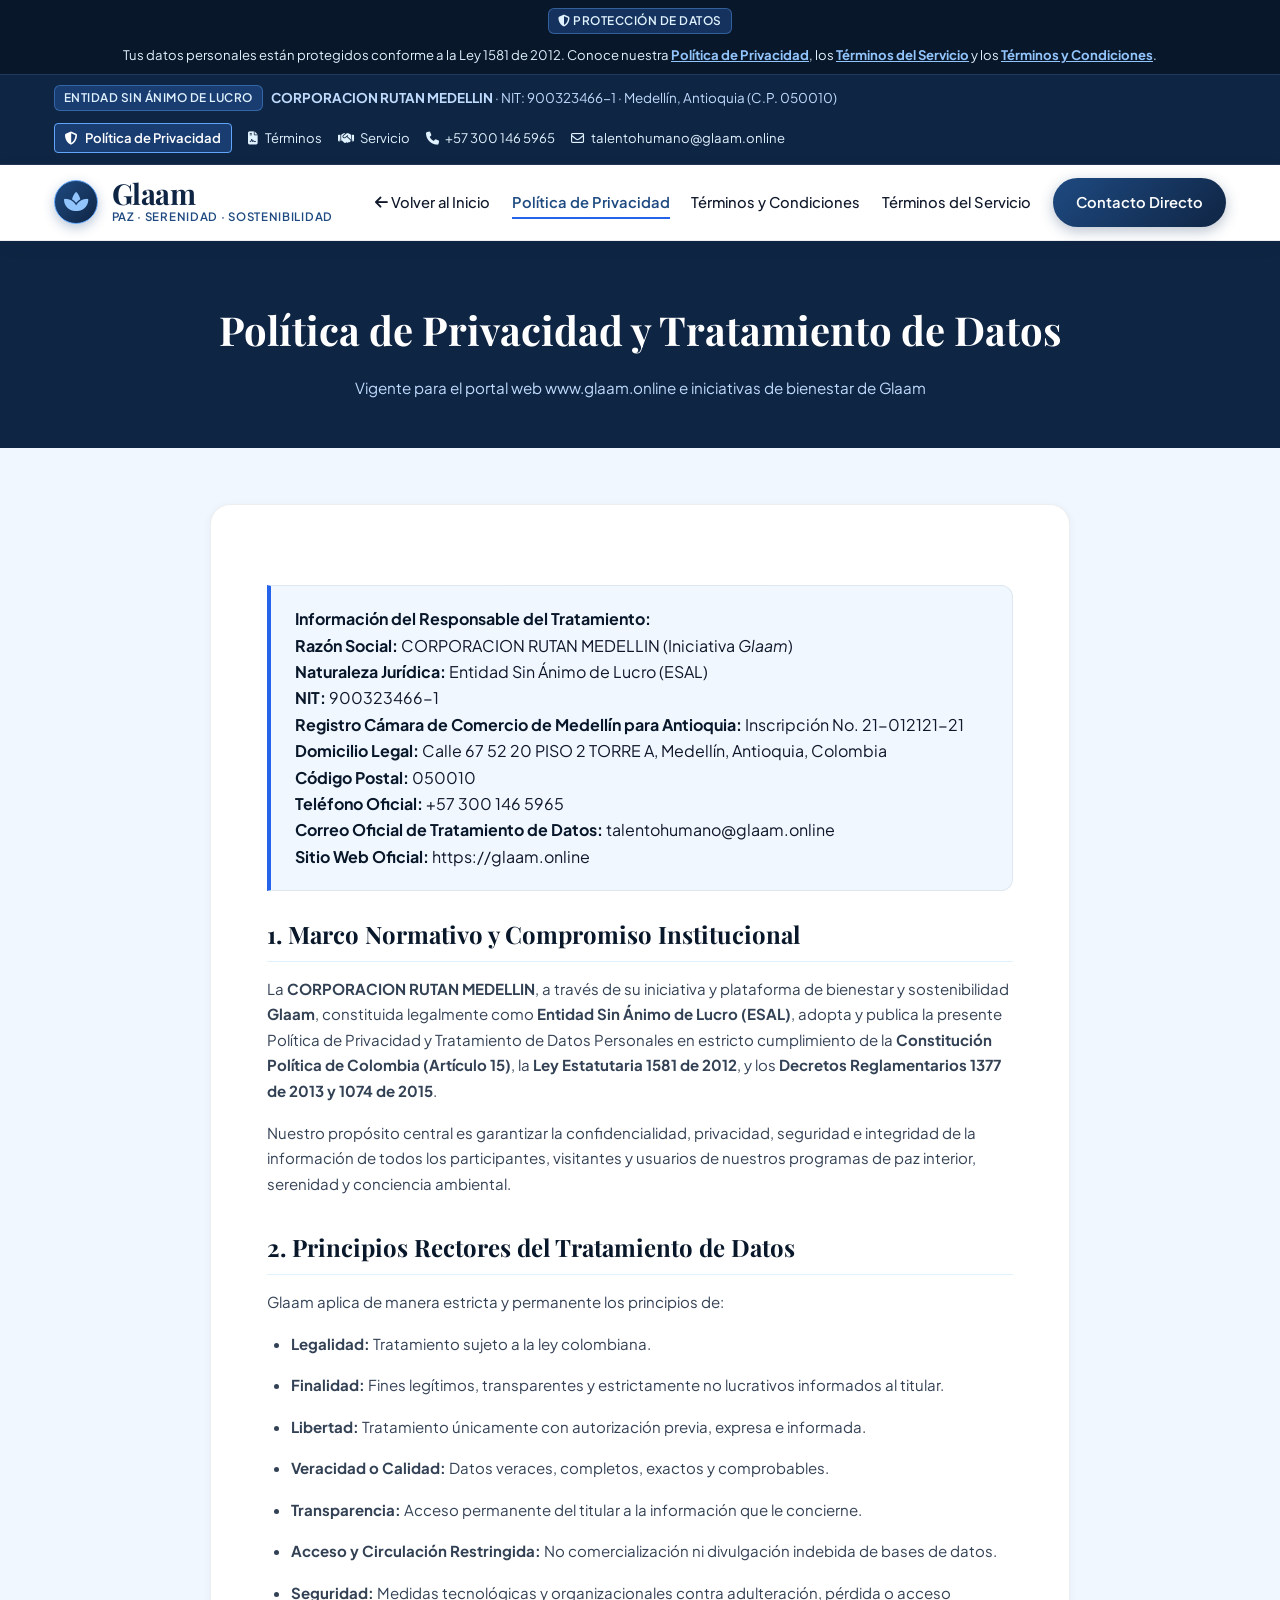
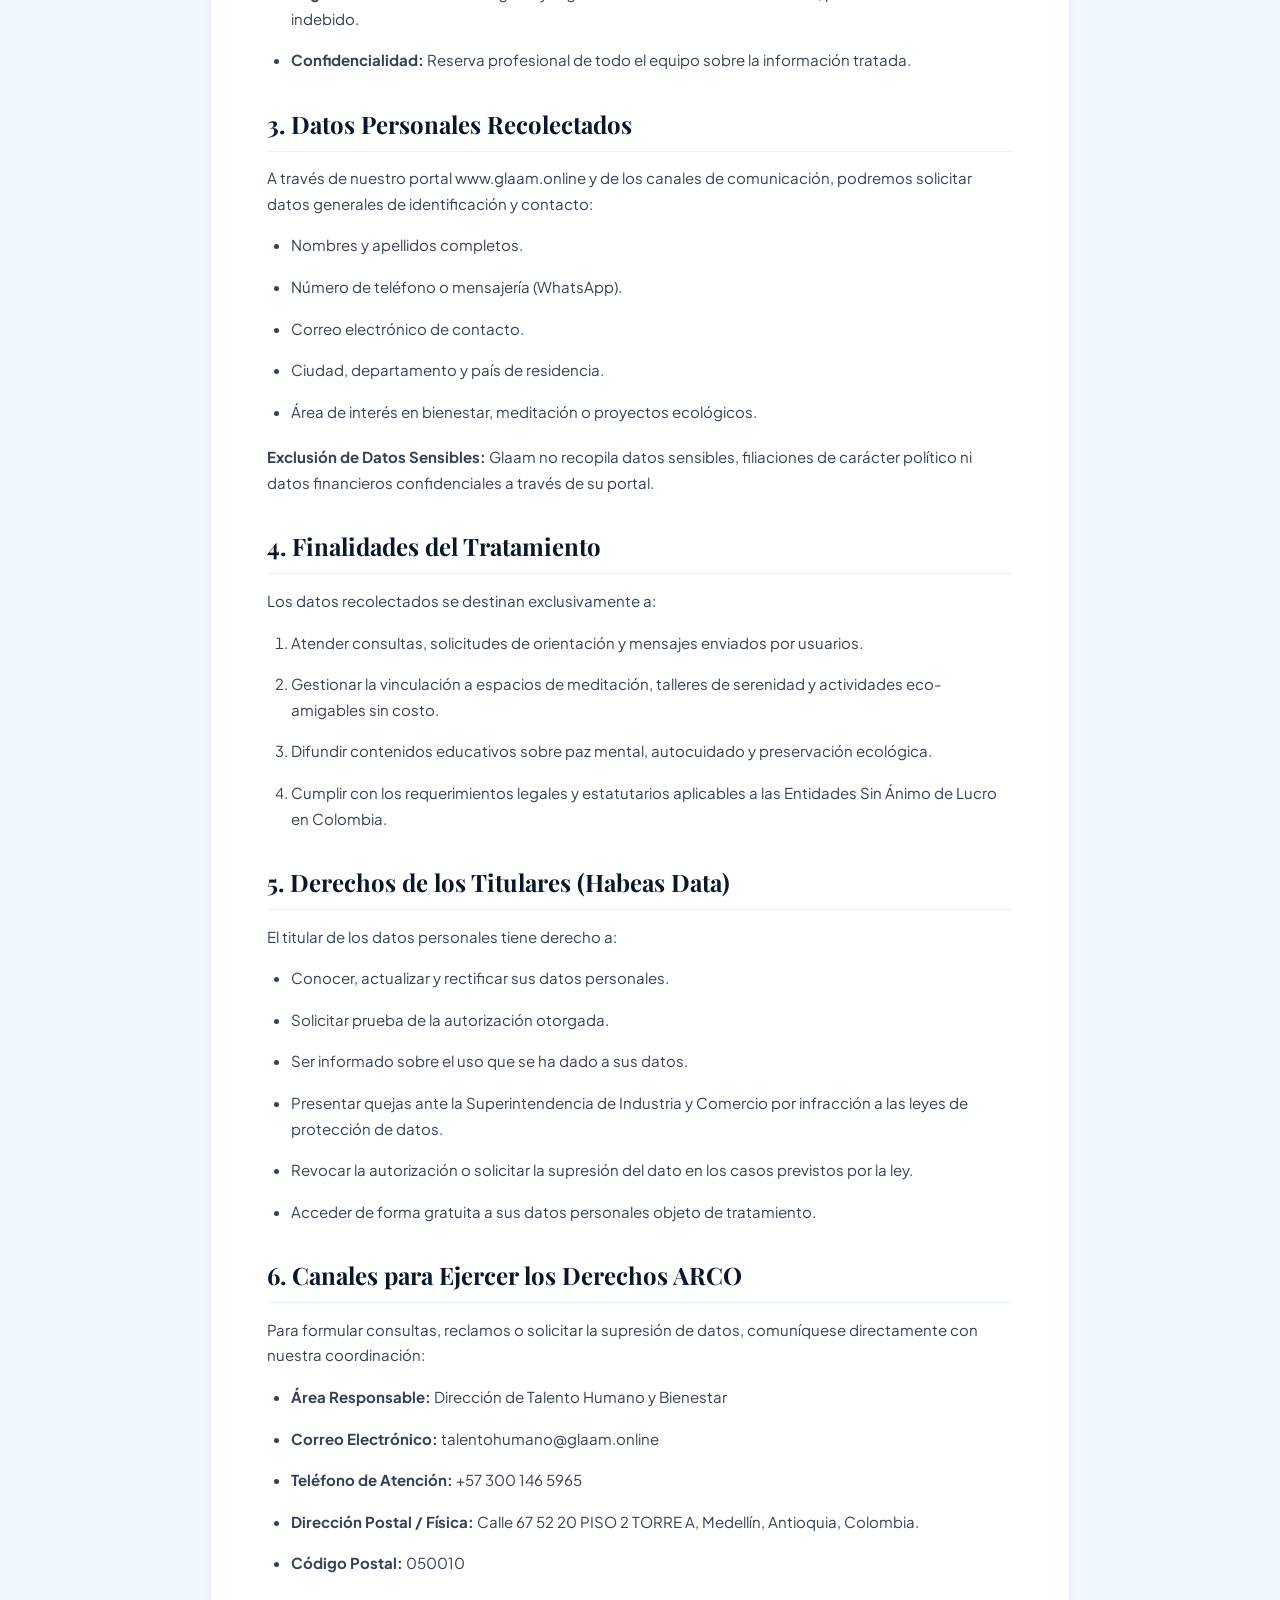
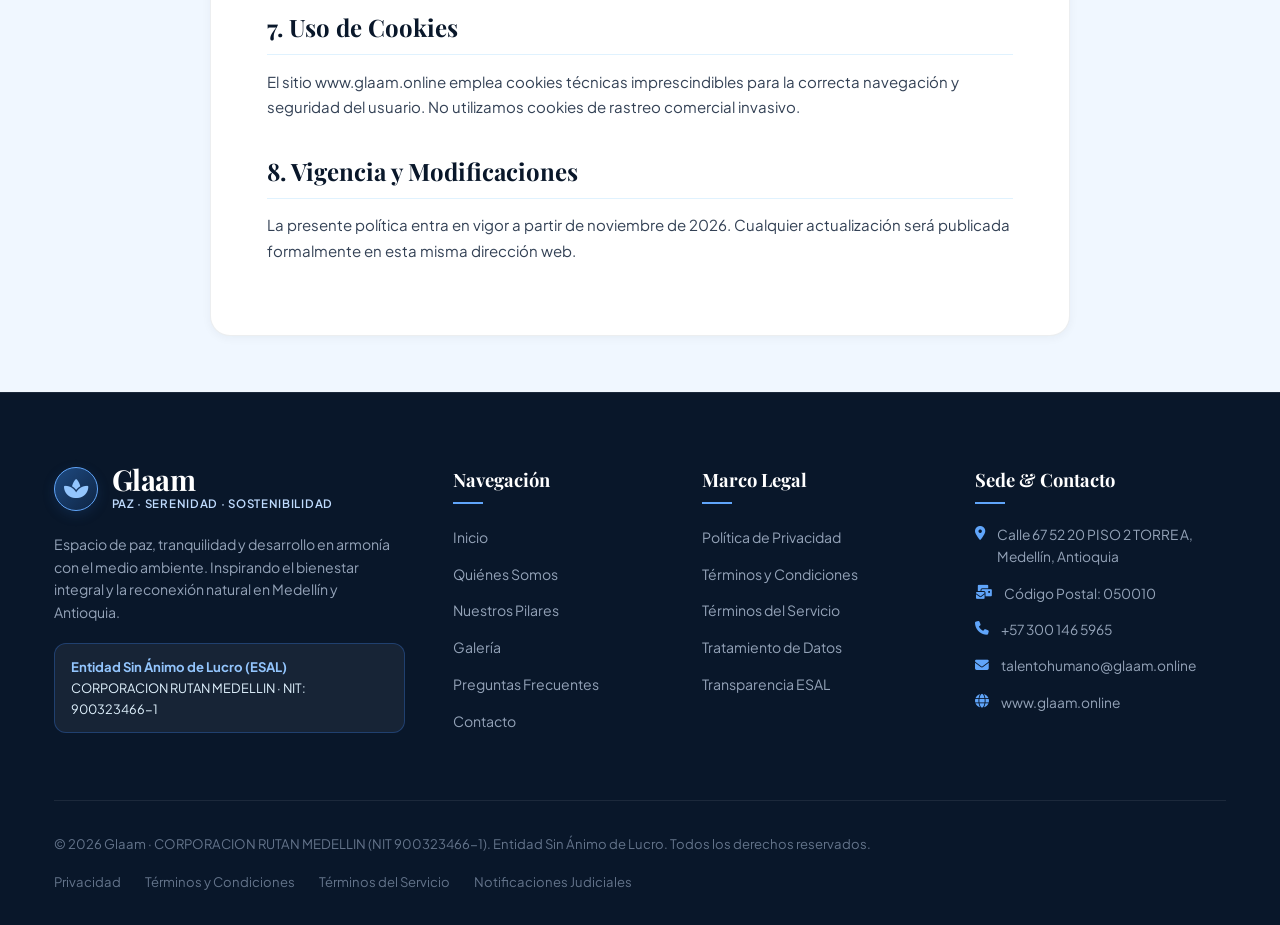
==== commit 8905b822: "Agregar codigo postal oficial 050010 de forma explicita en todas las secciones" ====
--- a/politica-de-privacidad.html
+++ b/politica-de-privacidad.html
@@ -84,7 +84,8 @@
                 <strong>Naturaleza Jurídica:</strong> Entidad Sin Ánimo de Lucro (ESAL)<br>
                 <strong>NIT:</strong> 900323466-1<br>
                 <strong>Registro Cámara de Comercio de Medellín para Antioquia:</strong> Inscripción No. 21-012121-21<br>
-                <strong>Domicilio Legal:</strong> Calle 67 52 20 PISO 2 TORRE A, Medellín, Antioquia, Colombia (C.P. 050010)<br>
+                <strong>Domicilio Legal:</strong> Calle 67 52 20 PISO 2 TORRE A, Medellín, Antioquia, Colombia<br>
+                <strong>Código Postal:</strong> 050010<br>
                 <strong>Teléfono Oficial:</strong> +57 300 146 5965<br>
                 <strong>Correo Oficial de Tratamiento de Datos:</strong> talentohumano@glaam.online<br>
                 <strong>Sitio Web Oficial:</strong> https://glaam.online
@@ -144,7 +145,8 @@
                 <li><strong>Área Responsable:</strong> Dirección de Talento Humano y Bienestar</li>
                 <li><strong>Correo Electrónico:</strong> <a href="mailto:talentohumano@glaam.online">talentohumano@glaam.online</a></li>
                 <li><strong>Teléfono de Atención:</strong> +57 300 146 5965</li>
-                <li><strong>Dirección Postal / Física:</strong> Calle 67 52 20 PISO 2 TORRE A, Medellín, Antioquia, Colombia (C.P. 050010).</li>
+                <li><strong>Dirección Postal / Física:</strong> Calle 67 52 20 PISO 2 TORRE A, Medellín, Antioquia, Colombia.</li>
+                <li><strong>Código Postal:</strong> 050010</li>
             </ul>
 
             <h2>7. Uso de Cookies</h2>
@@ -201,7 +203,8 @@
                 <div>
                     <h4 class="footer-heading">Sede & Contacto</h4>
                     <ul class="footer-contact-list">
-                        <li><i class="fa-solid fa-location-dot"></i> <span>Calle 67 52 20 PISO 2 TORRE A, Medellín, Antioquia (C.P. 050010)</span></li>
+                        <li><i class="fa-solid fa-location-dot"></i> <span>Calle 67 52 20 PISO 2 TORRE A, Medellín, Antioquia</span></li>
+                        <li><i class="fa-solid fa-envelopes-bulk"></i> <span>Código Postal: 050010</span></li>
                         <li><i class="fa-solid fa-phone"></i> <span>+57 300 146 5965</span></li>
                         <li><i class="fa-solid fa-envelope"></i> <span>talentohumano@glaam.online</span></li>
                         <li><i class="fa-solid fa-globe"></i> <span>www.glaam.online</span></li>
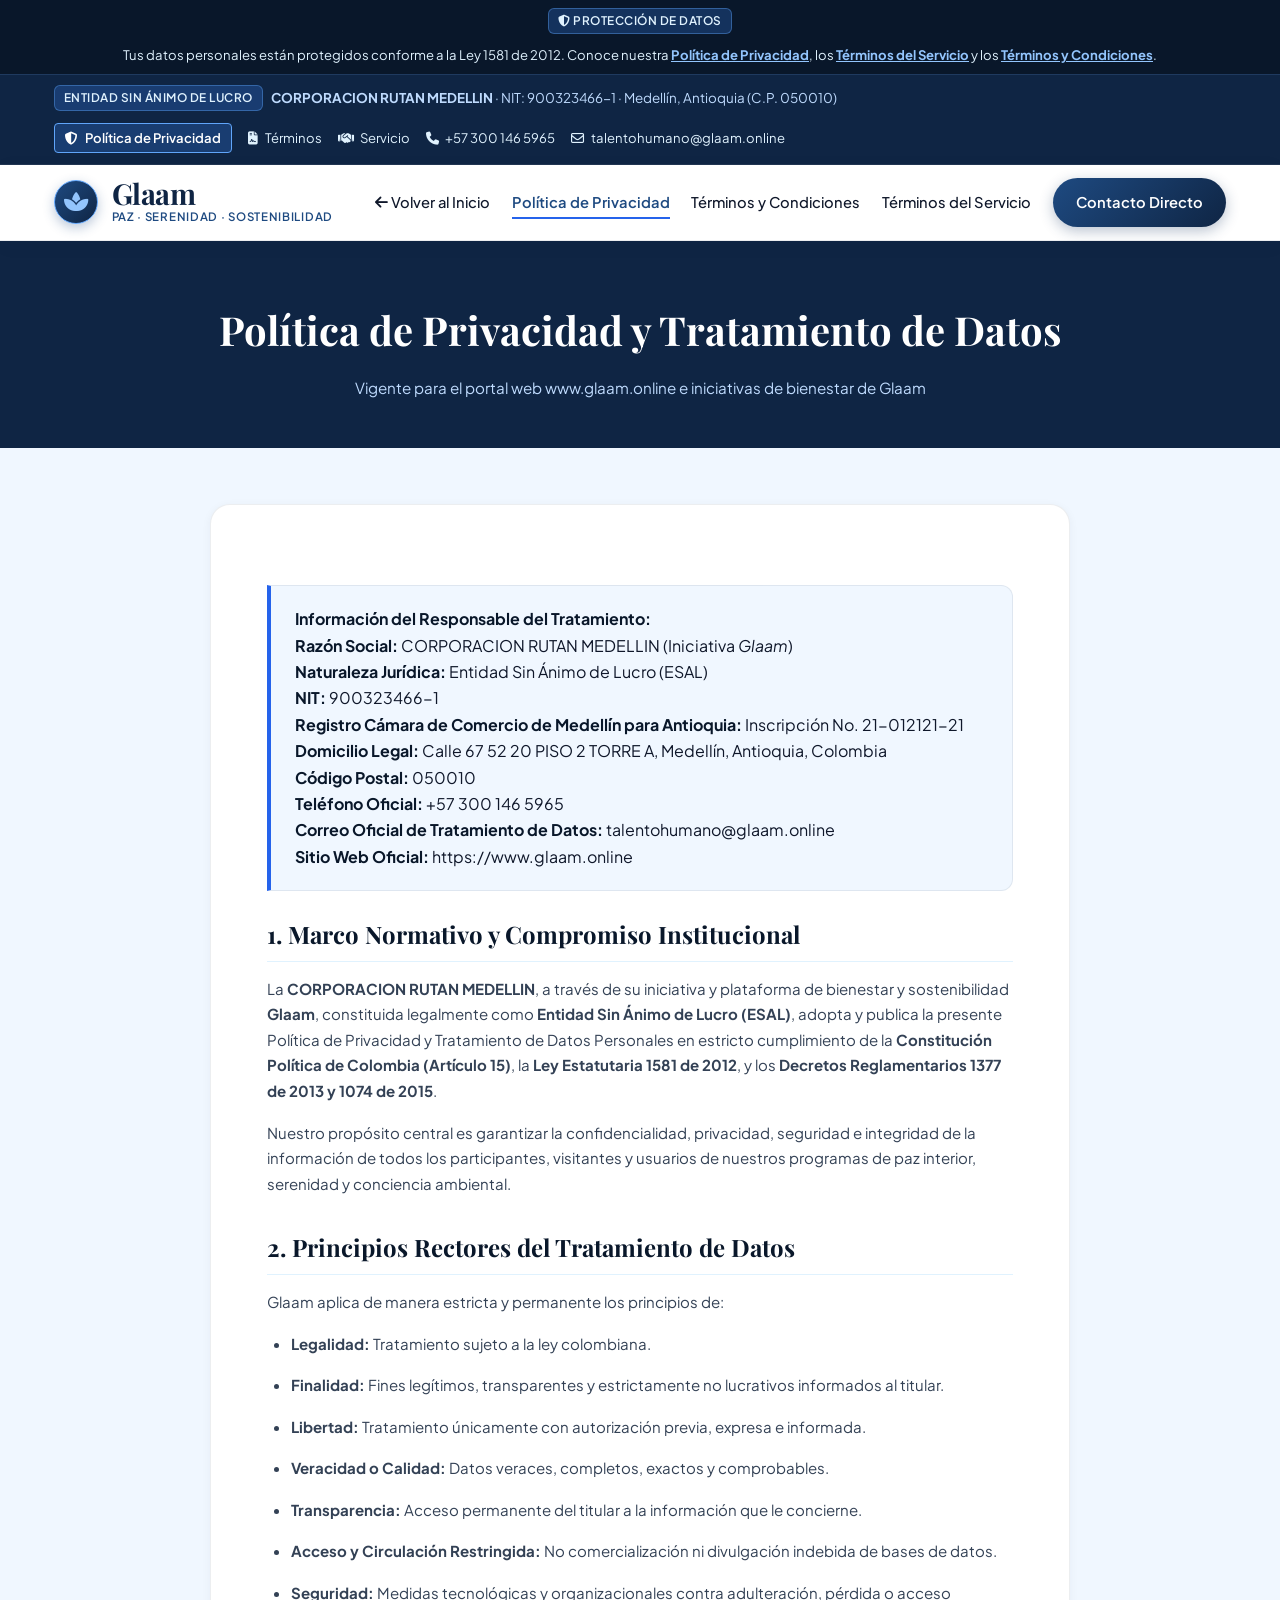
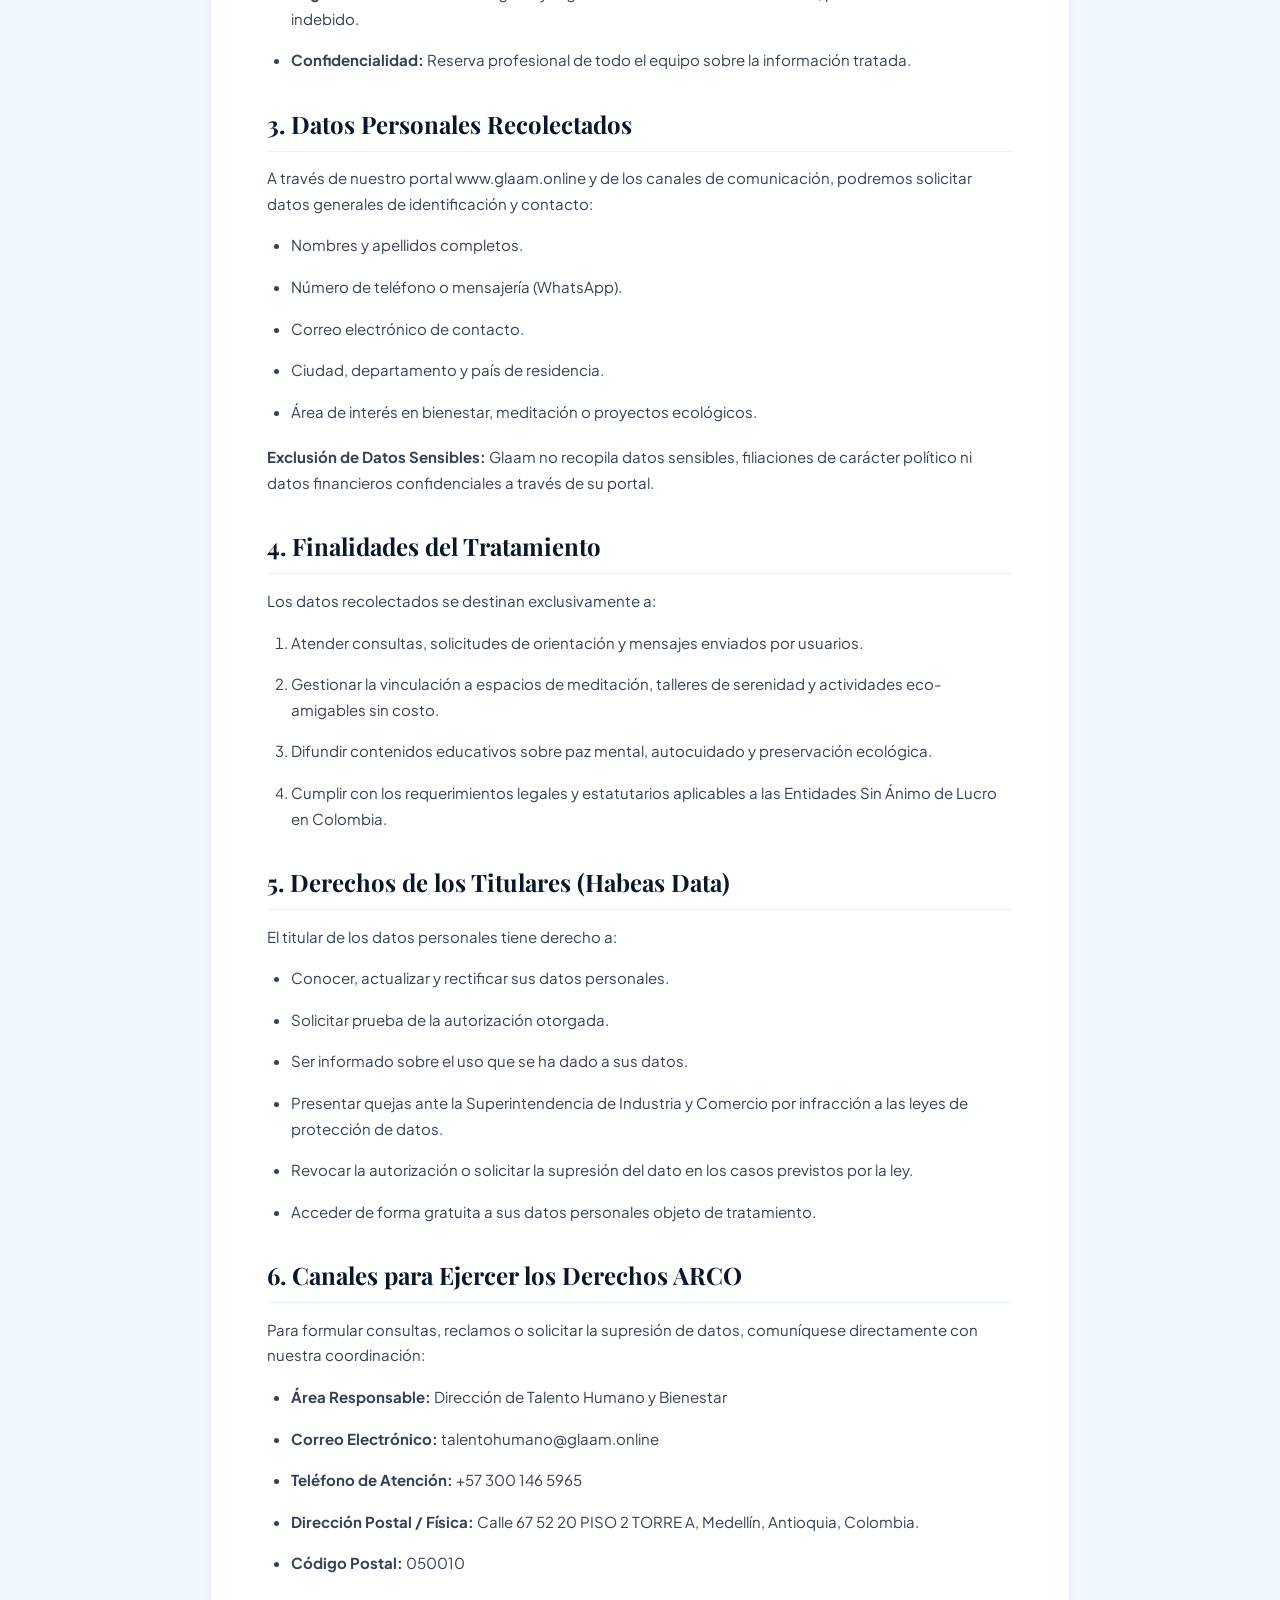
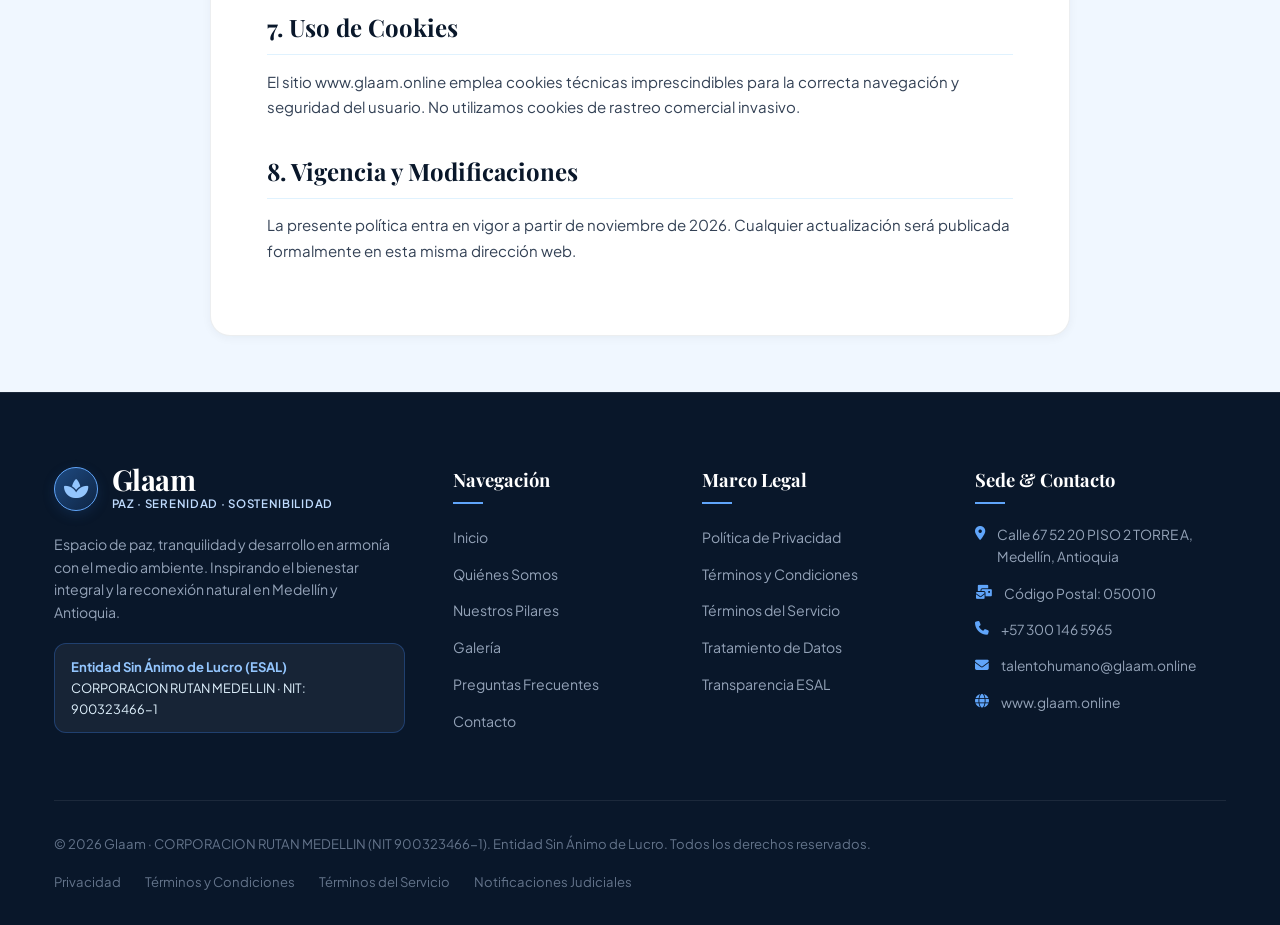
==== commit 7abc017c: "Corregir y estandarizar dominio oficial a www.glaam.online en CNAME y todo el sitio" ====
--- a/politica-de-privacidad.html
+++ b/politica-de-privacidad.html
@@ -1,4 +1,4 @@
-<!DOCTYPE html>
+﻿<!DOCTYPE html>
 <html lang="es">
 <head>
     <meta charset="UTF-8">
@@ -88,7 +88,7 @@
                 <strong>Código Postal:</strong> 050010<br>
                 <strong>Teléfono Oficial:</strong> +57 300 146 5965<br>
                 <strong>Correo Oficial de Tratamiento de Datos:</strong> talentohumano@glaam.online<br>
-                <strong>Sitio Web Oficial:</strong> https://glaam.online
+                <strong>Sitio Web Oficial:</strong> https://www.glaam.online
             </div>
 
             <h2>1. Marco Normativo y Compromiso Institucional</h2>
@@ -227,3 +227,4 @@
     <script src="app.js"></script>
 </body>
 </html>
+
